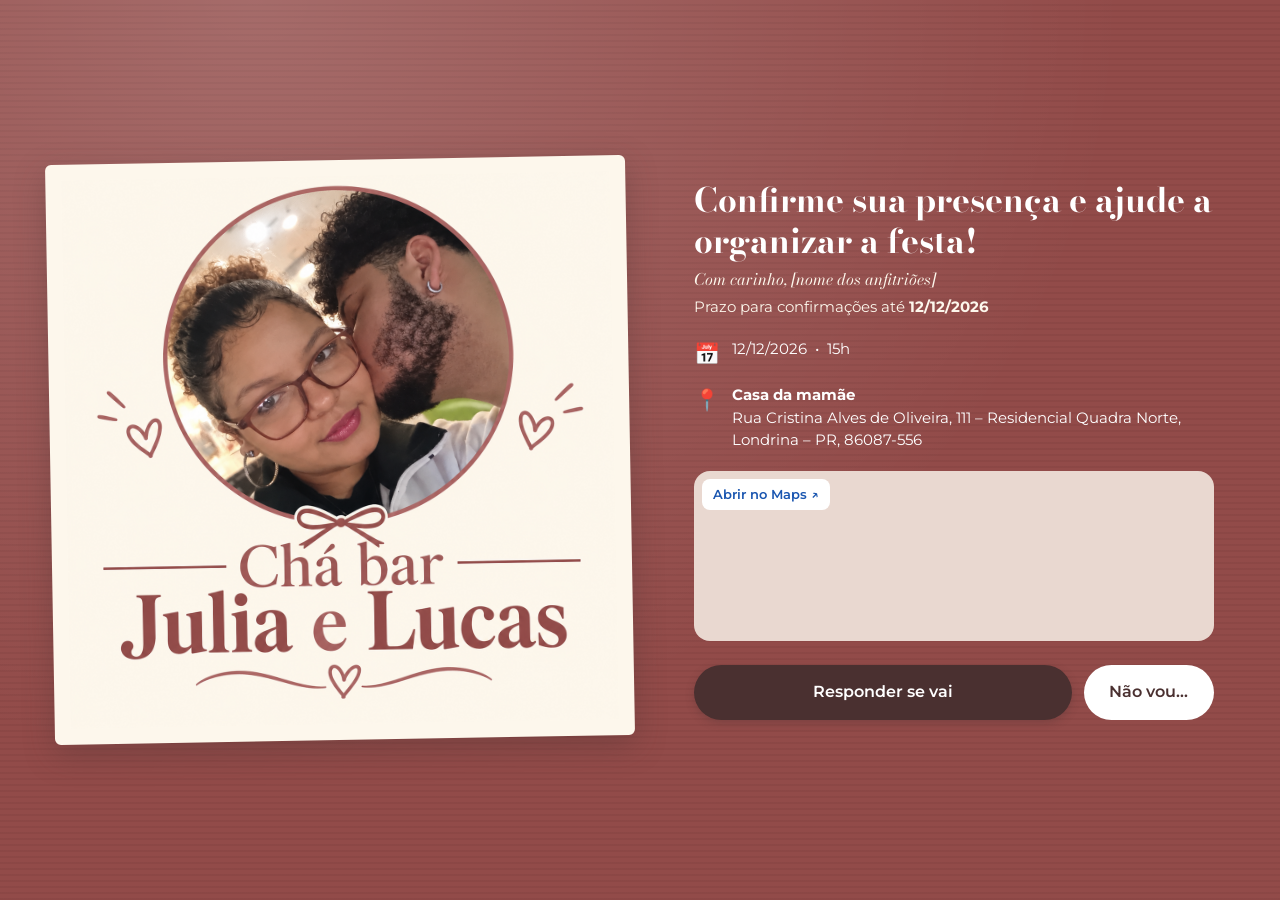
==== index.html @ c460a804 "Versão1 funcional" ====
<!DOCTYPE html>
<html lang="pt-BR">
<head>
<meta charset="UTF-8">
<meta name="viewport" content="width=device-width, initial-scale=1">
<title>Chá da nossa Casa Nova</title>
<link rel="stylesheet" href="style.css">
</head>
<body class="pagina-convite">
<main class="convite">
  <figure class="arte">
    <img src="convite-arte.png" alt="Convite: Chá da nossa Casa Nova. Venha comemorar com a gente!">
  </figure>

  <section class="detalhes">
    <h1>Confirme sua presença e ajude a organizar a festa!</h1>
    <!-- TODO: trocar pelo nome dos anfitriões -->
    <p class="anfitrioes">Com carinho, [nome dos anfitriões]</p>
    <p class="prazo">Prazo para confirmações até <strong>12/12/2026</strong></p>

    <ul class="info">
      <li><span class="ico">📅</span><span>12/12/2026 &nbsp;•&nbsp; 15h</span></li>
      <li><span class="ico">📍</span>
        <span><strong>Casa da mamãe</strong><br>
        Rua Cristina Alves de Oliveira, 111 – Residencial Quadra Norte, Londrina – PR, 86087-556</span></li>
    </ul>

    <div class="mapa">
      <iframe title="Mapa do local" loading="lazy"
        src="https://maps.google.com/maps?q=Rua+Cristina+Alves+de+Oliveira,+111,+Londrina+PR&output=embed"></iframe>
      <a class="mapa-link" target="_blank" rel="noopener"
         href="https://www.google.com/maps/search/?api=1&query=Rua+Cristina+Alves+de+Oliveira,+111,+Londrina+PR">Abrir no Maps ↗</a>
    </div>

    <div class="acoes">
      <a class="btn btn-principal" href="lista-presentes.html">Responder se vai</a>
      <button class="btn btn-claro" id="btn-nao-vou" type="button">Não vou…</button>
    </div>
  </section>
</main>

<!-- Resposta "não vou": registra sem escolher presentes -->
<dialog id="dlg-nao-vou">
  <form method="dialog" id="form-nao-vou">
    <h2>Que pena!</h2>
    <p>Deixe seu nome para avisarmos que você não poderá vir.</p>
    <input type="text" id="nome-nao-vou" placeholder="Digite seu nome aqui…" maxlength="80" required>
    <p id="msg-nao-vou" role="status"></p>
    <div class="acoes">
      <button class="btn btn-principal" type="submit">Enviar resposta</button>
      <button class="btn btn-claro" type="button" id="fechar-dlg">Fechar</button>
    </div>
  </form>
</dialog>

<script type="module" src="script.js"></script>
</body>
</html>
---- style.css ----
@import url('https://fonts.googleapis.com/css2?family=Bodoni+Moda:wght@500;700&family=Montserrat:wght@400;500;600&display=swap');

:root{
  --marfim:#FDF7EC; --rose-queimado:#924B49; --rose-antigo:#B46F6B;
  --rose-claro:#E9D8D0; --vinho:#4A3030; --branco:#FFFFFF;
  --serif:'Bodoni Moda',Georgia,serif;
}
*{box-sizing:border-box;margin:0;padding:0}
html{-webkit-text-size-adjust:100%}
body{
  font-family:Montserrat,system-ui,sans-serif;color:var(--vinho);line-height:1.5;
  background:
    repeating-linear-gradient(0deg,rgba(146,75,73,.03) 0 2px,transparent 2px 5px),
    var(--marfim);
  min-height:100vh;
}
h1,h2{font-family:var(--serif);color:var(--rose-queimado);font-weight:700;line-height:1.2}
[hidden]{display:none!important}

/* ---------- botões ---------- */
.btn,.chip{font:inherit;cursor:pointer;border:0;border-radius:999px;text-decoration:none;
  display:inline-flex;align-items:center;justify-content:center;gap:.5rem;transition:transform .15s}
.btn{padding:.95rem 1.6rem;font-weight:600;min-height:52px}
.btn:active{transform:scale(.97)}
.btn-principal{background:var(--rose-queimado);color:#fff;box-shadow:0 3px 8px rgba(74,48,48,.3)}
.btn-claro{background:#fff;color:var(--vinho)}
.btn-bloco{display:flex;width:100%}
.btn:disabled{opacity:.6;cursor:wait}
.link{background:none;border:0;font:inherit;color:var(--rose-queimado);font-weight:600;cursor:pointer;padding:.7rem}
input[type=text]{width:100%;padding:.9rem 1rem;font:inherit;border:1px solid var(--rose-claro);
  border-radius:14px;background:#fff;color:var(--vinho)}
input:focus-visible,button:focus-visible,a:focus-visible{outline:3px solid #B46F6B;outline-offset:2px}

/* ---------- página do convite (mobile primeiro) ---------- */
.convite{max-width:520px;margin:0 auto}
.arte img{display:block;width:100%;height:auto}
.detalhes{padding:1.5rem 1.25rem 2.5rem;text-align:center}
.detalhes h1{font-size:1.45rem;margin-bottom:.4rem}
.anfitrioes{font-family:var(--serif);font-style:italic;margin-bottom:.3rem}
.prazo{font-size:.95rem;margin-bottom:1.2rem}
.info{list-style:none;display:grid;gap:.9rem;text-align:left;margin-bottom:1.2rem}
.info li{display:flex;gap:.75rem;background:#fff;border-radius:16px;padding:.9rem 1rem;font-size:.95rem}
.ico{font-size:1.3rem;color:var(--rose-antigo)}
.mapa{position:relative;border-radius:16px;overflow:hidden;margin-bottom:1.5rem;height:170px;background:var(--rose-claro)}
.mapa iframe{width:100%;height:100%;border:0}
.mapa-link{position:absolute;top:8px;left:8px;background:#fff;color:#1a56b0;font-size:.8rem;
  font-weight:600;padding:.35rem .7rem;border-radius:8px;text-decoration:none}
.acoes{display:grid;gap:.75rem}

@media (min-width:900px){
  .pagina-convite{
    background:
      radial-gradient(ellipse at 20% 0%,rgba(255,255,255,.18),transparent 60%),
      repeating-linear-gradient(0deg,rgba(40,10,10,.06) 0 2px,transparent 2px 6px),
      var(--rose-queimado);
    display:grid;place-items:center;padding:2rem;
  }
  .convite{max-width:1180px;display:grid;grid-template-columns:1.05fr 1fr;align-items:center;gap:3rem}
  .arte{background:var(--marfim);padding:1rem;border-radius:6px;box-shadow:0 10px 30px rgba(74,48,48,.35);transform:rotate(-1deg)}
  .detalhes{text-align:left;color:#fff;padding:1rem}
  .detalhes h1{color:#fff;font-size:2.1rem}
  .anfitrioes,.prazo{color:#FDF7EC}
  .info li{background:transparent;padding:0;color:#fff}
  .ico{color:var(--rose-claro)}
  .acoes{grid-template-columns:1fr auto;align-items:center}
  .btn-principal{background:var(--vinho)}
}

/* ---------- lista de presentes ---------- */
.folha{max-width:560px;margin:0 auto;padding:1.5rem 1.1rem 2.5rem;text-align:center}
.selo{color:var(--rose-antigo);width:56px;height:56px;margin:0 auto .6rem;border-radius:50%;display:grid;place-items:center;
  font-size:1.6rem;background:var(--rose-claro)}
.selo.ok{background:var(--rose-queimado);color:#fff}
.folha h1{font-size:1.7rem;margin-bottom:.5rem}
.intro{font-size:.95rem;margin-bottom:1rem}
.aviso{background:#E9D8D0;border-radius:12px;padding:.7rem 1rem;margin-bottom:1rem;font-size:.9rem}
.chips{display:flex;gap:.5rem;overflow-x:auto;padding:.2rem 0 .8rem;scrollbar-width:none}
.chips::-webkit-scrollbar{display:none}
.chip{padding:.6rem 1.1rem;background:#fff;color:var(--rose-queimado);border:1px solid var(--rose-claro);
  white-space:nowrap;min-height:44px;font-weight:600}
.chip.ativo{background:var(--rose-queimado);color:#fff;border-color:var(--rose-queimado)}
.presentes,.resumo{list-style:none;display:grid;gap:.6rem;margin-bottom:1rem;text-align:left}
.presente,.resumo li{display:flex;align-items:center;justify-content:space-between;gap:.6rem;
  background:#fff;border:1px solid var(--rose-claro);border-radius:16px;padding:.5rem .9rem;min-height:60px}
.presente label{display:flex;align-items:center;gap:.7rem;flex:1;cursor:pointer;min-width:0}
.presente input{width:22px;height:22px;accent-color:var(--rose-queimado);flex:none}
.icone{font-size:1.6rem;flex:none}
.nome{font-size:.95rem;overflow-wrap:anywhere}
.status{font-size:.75rem;font-weight:600;color:var(--rose-queimado);background:var(--rose-claro);
  padding:.35rem .7rem;border-radius:999px;text-align:center;flex:none;max-width:42%}
.presente.reservado{opacity:.55;background:#f3e9e4}
.presente.reservado label{cursor:not-allowed}
.resumo li{justify-content:flex-start}
.resumo .nome{flex:1}
.resumo .vazio{justify-content:center;font-style:italic}
.x{background:none;border:0;font-size:1.5rem;color:var(--rose-queimado);cursor:pointer;width:44px;height:44px}
.outro{margin-bottom:1rem}
.outro input{margin-top:.4rem}
.rotulo{display:block;text-align:left;font-weight:600;margin-bottom:.4rem}
#nome{margin-bottom:1rem}
.voltar{display:block;margin-top:1rem;color:var(--rose-queimado);font-size:.9rem}
#btn-editar{display:block;margin:.5rem auto 0}
@media (min-width:900px){
  .pagina-lista{padding:2rem}
  .folha{background:#fff;border-radius:24px;box-shadow:0 10px 40px rgba(74,48,48,.18);
    padding:2.5rem;max-width:680px;margin:0 auto}
  .presentes{grid-template-columns:1fr 1fr}
}
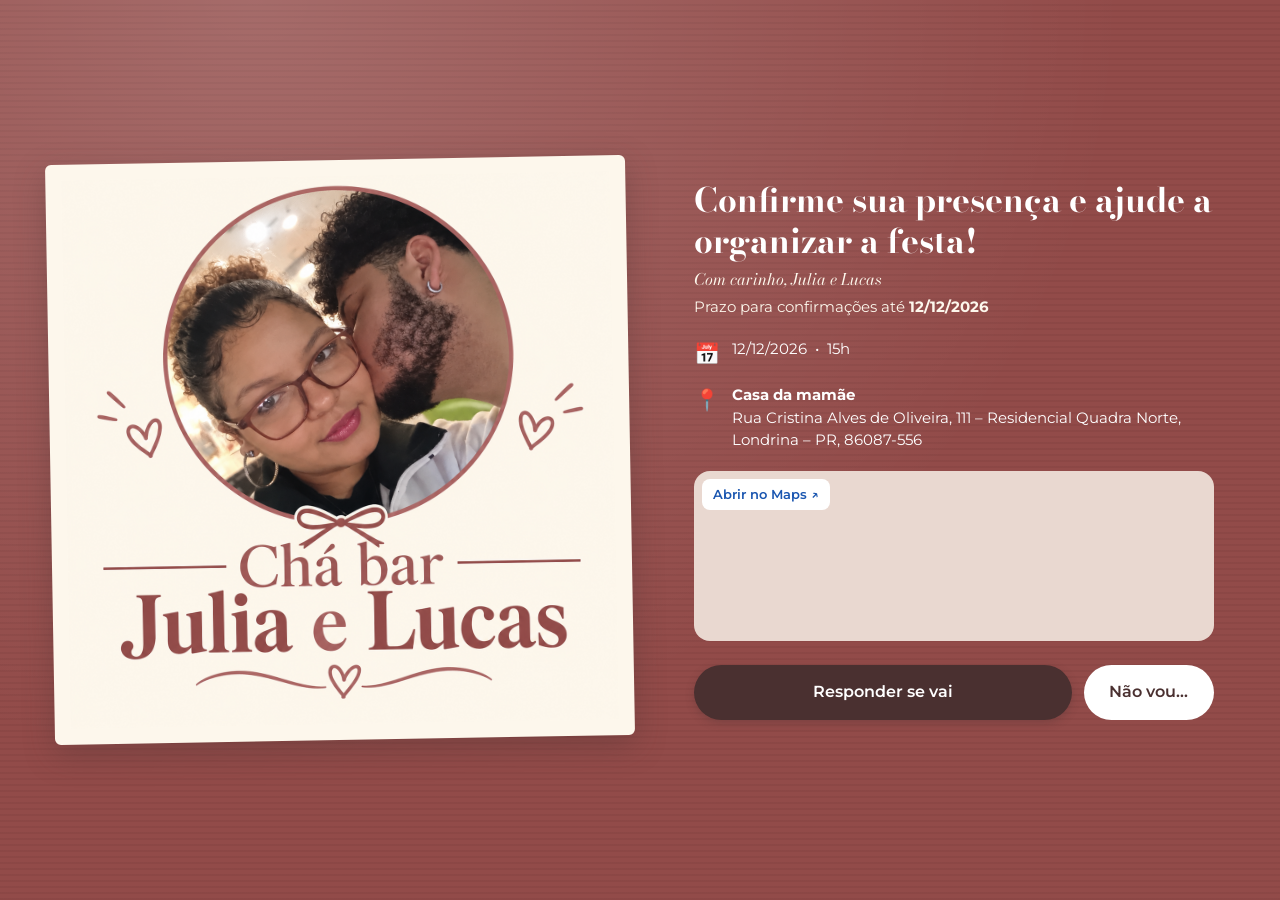
==== commit 12d2e921: "Ajustes finais" ====
--- a/index.html
+++ b/index.html
@@ -15,7 +15,7 @@
   <section class="detalhes">
     <h1>Confirme sua presença e ajude a organizar a festa!</h1>
     <!-- TODO: trocar pelo nome dos anfitriões -->
-    <p class="anfitrioes">Com carinho, [nome dos anfitriões]</p>
+    <p class="anfitrioes">Com carinho, Julia e Lucas</p>
     <p class="prazo">Prazo para confirmações até <strong>12/12/2026</strong></p>
 
     <ul class="info">
@@ -43,7 +43,7 @@
 <dialog id="dlg-nao-vou">
   <form method="dialog" id="form-nao-vou">
     <h2>Que pena!</h2>
-    <p>Deixe seu nome para avisarmos que você não poderá vir.</p>
+    <p>Deixe seu nome para sabermos que você não poderá vir.</p>
     <input type="text" id="nome-nao-vou" placeholder="Digite seu nome aqui…" maxlength="80" required>
     <p id="msg-nao-vou" role="status"></p>
     <div class="acoes">
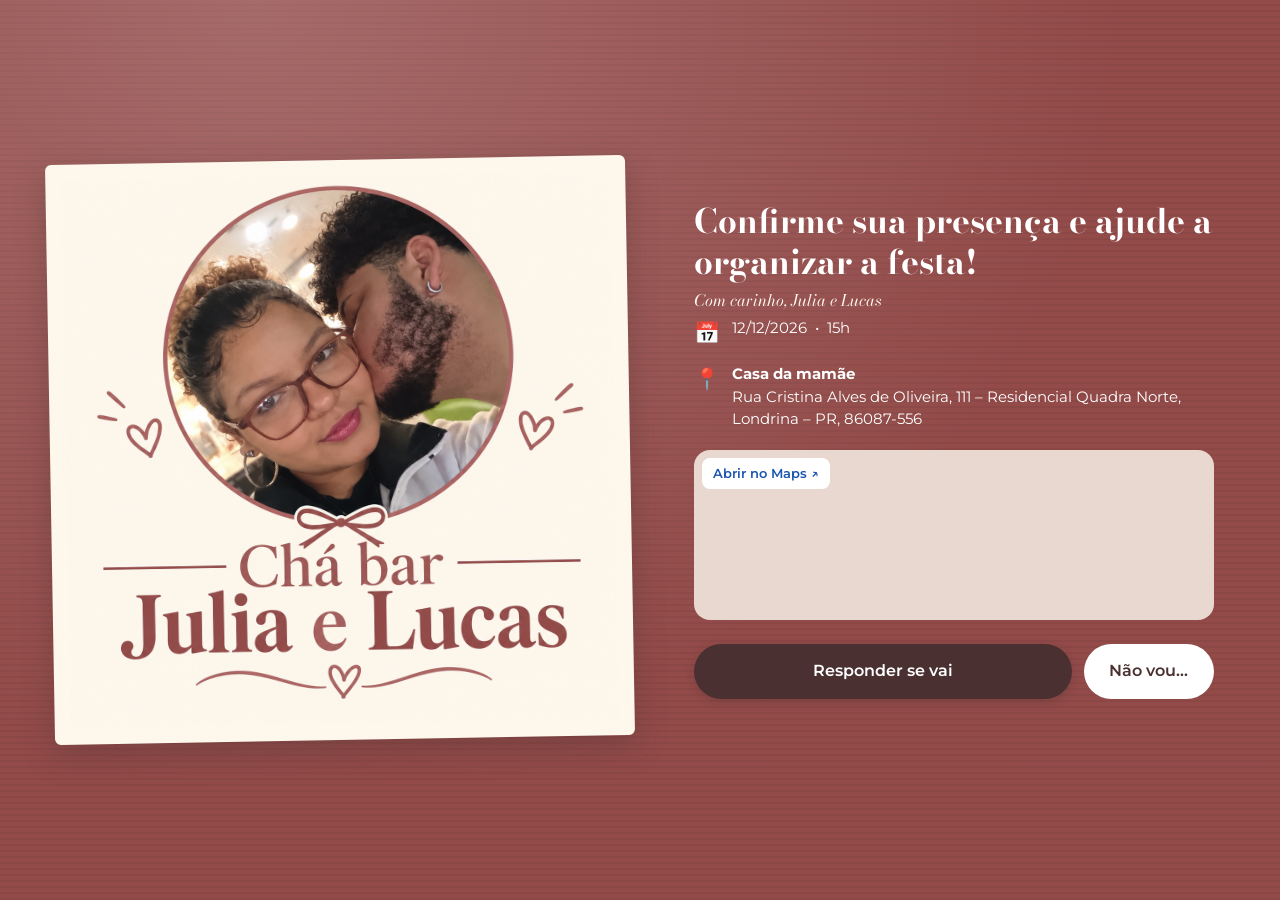
==== commit 61fa3eac: "retira prazo para confirmação" ====
--- a/index.html
+++ b/index.html
@@ -16,7 +16,6 @@
     <h1>Confirme sua presença e ajude a organizar a festa!</h1>
     <!-- TODO: trocar pelo nome dos anfitriões -->
     <p class="anfitrioes">Com carinho, Julia e Lucas</p>
-    <p class="prazo">Prazo para confirmações até <strong>12/12/2026</strong></p>
 
     <ul class="info">
       <li><span class="ico">📅</span><span>12/12/2026 &nbsp;•&nbsp; 15h</span></li>
